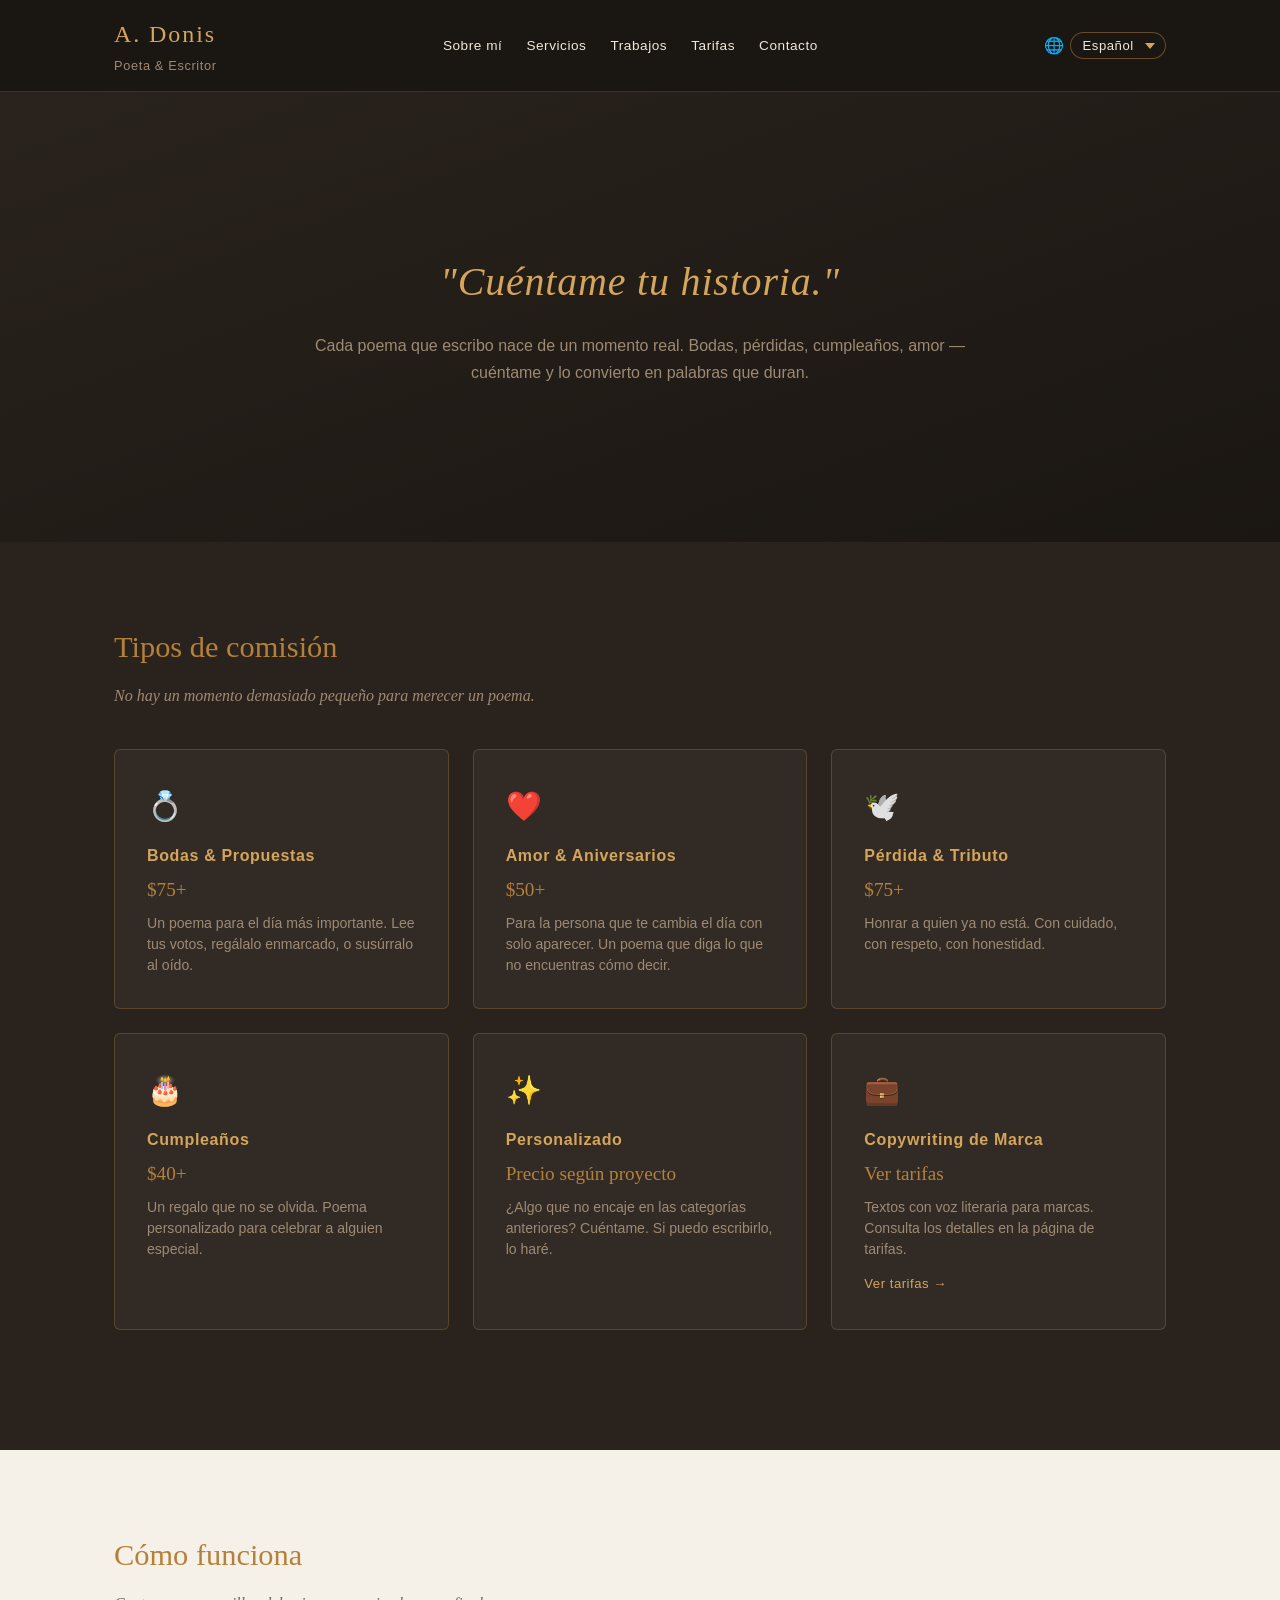
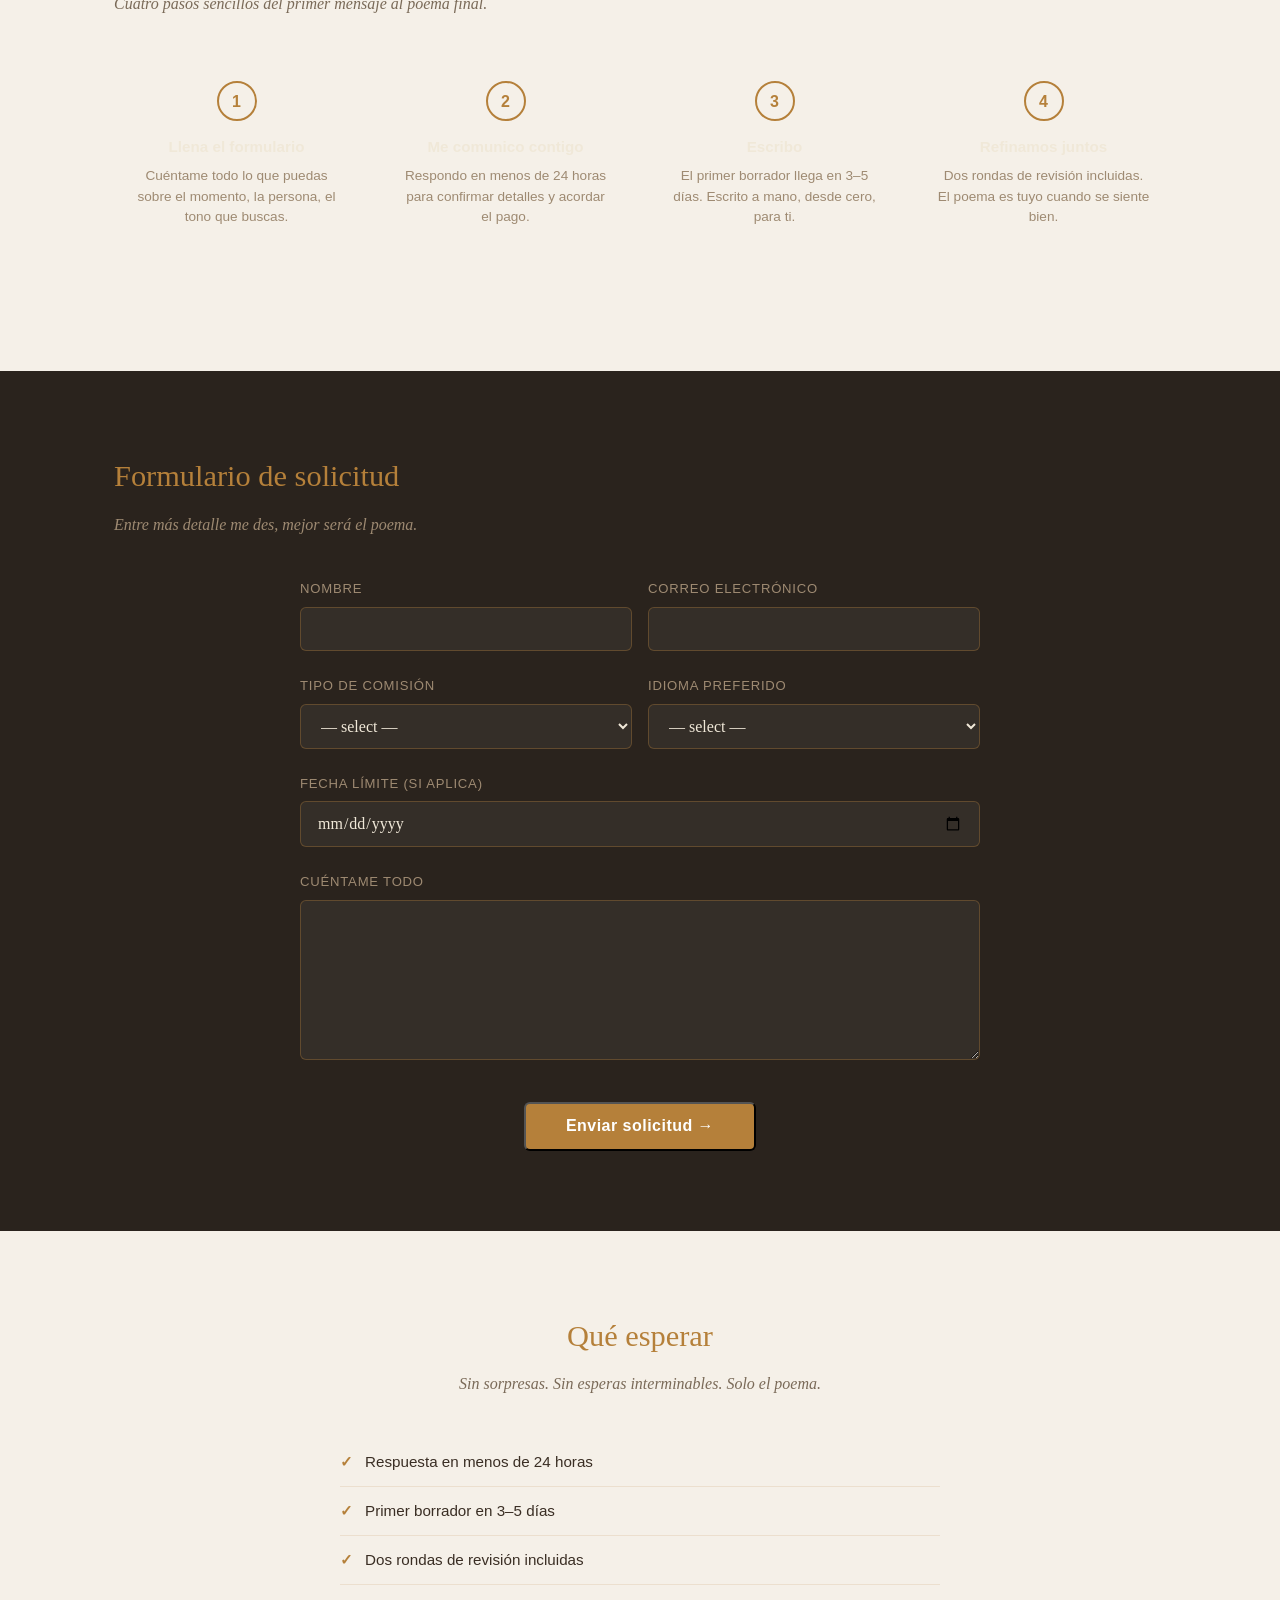
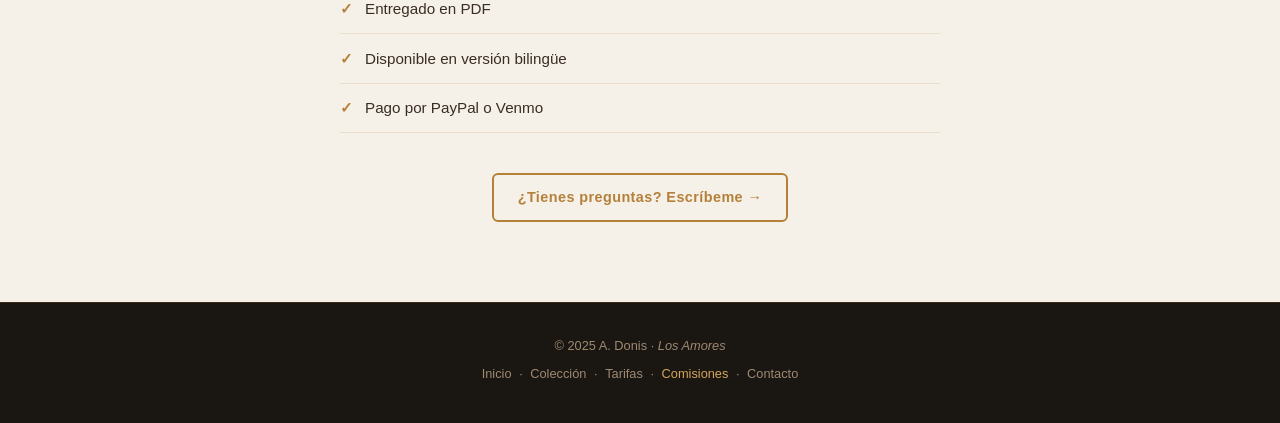
==== portfolio/commissions.html @ e9449bd3 "Add pricing.html and commissions.html; update index.html nav and footer links Co-authored-by: Jorge1" ====
<!DOCTYPE html>
<html lang="es" data-lang="es">
<head>
  <meta charset="UTF-8" />
  <meta name="viewport" content="width=device-width, initial-scale=1.0" />
  <title>Commissions — A. Donis · Poet &amp; Writer</title>
  <link rel="stylesheet" href="style.css" />
  <style>
    /* ── Commissions-page extras ── */
    .commissions-hero {
      min-height: 50vh;
      display: flex;
      align-items: center;
      background: linear-gradient(160deg, var(--color-bg-medium) 0%, var(--color-bg-dark) 100%);
      padding: 5rem var(--gutter);
      text-align: center;
    }
    .commissions-hero-inner {
      max-width: 700px;
      margin: 0 auto;
    }
    .commissions-hero h1 {
      font-size: 2.5rem;
      font-weight: 400;
      font-style: italic;
      color: var(--color-accent-lt);
      margin-bottom: 1rem;
      letter-spacing: 0.02em;
    }
    .commissions-hero p {
      font-family: var(--font-sans);
      font-size: 1rem;
      color: var(--color-text-muted);
      line-height: 1.7;
    }

    /* ── Commission type cards ── */
    .commission-grid {
      display: grid;
      grid-template-columns: repeat(auto-fit, minmax(250px, 1fr));
      gap: 1.5rem;
      margin-bottom: 2.5rem;
    }
    .commission-card {
      background-color: rgba(255, 255, 255, 0.04);
      border: 1px solid rgba(181, 128, 58, 0.3);
      border-radius: var(--radius);
      padding: 2rem;
    }
    .commission-card .commission-icon {
      font-size: 1.8rem;
      margin-bottom: 0.7rem;
    }
    .commission-card h3 {
      font-family: var(--font-sans);
      font-size: 1rem;
      font-weight: 600;
      color: var(--color-accent-lt);
      margin-bottom: 0.4rem;
      letter-spacing: 0.04em;
    }
    .commission-card .commission-price {
      font-size: 1.2rem;
      color: var(--color-accent);
      font-family: var(--font-serif);
      margin-bottom: 0.5rem;
    }
    .commission-card p {
      font-family: var(--font-sans);
      font-size: 0.88rem;
      color: var(--color-text-muted);
      line-height: 1.5;
    }

    /* ── Process steps ── */
    .process-steps {
      display: grid;
      grid-template-columns: repeat(auto-fit, minmax(200px, 1fr));
      gap: 1.5rem;
      margin-bottom: 2.5rem;
    }
    .process-step {
      text-align: center;
      padding: 1.5rem 1rem;
    }
    .step-number {
      display: inline-flex;
      align-items: center;
      justify-content: center;
      width: 2.5rem;
      height: 2.5rem;
      border-radius: 50%;
      border: 2px solid var(--color-accent);
      color: var(--color-accent);
      font-family: var(--font-sans);
      font-size: 1rem;
      font-weight: 600;
      margin-bottom: 0.8rem;
    }
    .process-step h3 {
      font-family: var(--font-sans);
      font-size: 0.95rem;
      font-weight: 600;
      color: var(--color-text-light);
      margin-bottom: 0.4rem;
    }
    .process-step p {
      font-family: var(--font-sans);
      font-size: 0.85rem;
      color: var(--color-text-muted);
      line-height: 1.5;
    }

    /* ── Intake form ── */
    .intake-form {
      max-width: 680px;
      margin: 0 auto;
    }
    .form-group {
      margin-bottom: 1.5rem;
    }
    .form-group label {
      display: block;
      font-family: var(--font-sans);
      font-size: 0.82rem;
      letter-spacing: 0.06em;
      text-transform: uppercase;
      color: var(--color-text-muted);
      margin-bottom: 0.4rem;
    }
    .form-group input,
    .form-group select,
    .form-group textarea {
      width: 100%;
      background-color: rgba(255, 255, 255, 0.05);
      border: 1px solid rgba(181, 128, 58, 0.35);
      border-radius: var(--radius);
      color: var(--color-text-light);
      font-family: var(--font-serif);
      font-size: 1rem;
      padding: 0.75rem 1rem;
      transition: border-color var(--transition);
    }
    .form-group input:focus,
    .form-group select:focus,
    .form-group textarea:focus {
      outline: none;
      border-color: var(--color-accent-lt);
    }
    .form-group select option {
      background-color: var(--color-bg-dark);
      color: var(--color-text-light);
    }
    .form-group textarea {
      resize: vertical;
      min-height: 160px;
      line-height: 1.7;
    }
    .form-row {
      display: grid;
      grid-template-columns: 1fr 1fr;
      gap: 1rem;
    }
    .form-submit {
      text-align: center;
      margin-top: 2rem;
    }
    .form-submit .btn {
      padding: 0.85rem 2.5rem;
      font-size: 1rem;
    }

    /* ── What to expect ── */
    .expect-list {
      list-style: none;
      padding: 0;
      max-width: 600px;
      margin: 0 auto 2.5rem;
    }
    .expect-list li {
      font-family: var(--font-sans);
      font-size: 0.95rem;
      color: #3a2e24;
      padding: 0.7rem 0;
      border-bottom: 1px solid rgba(181, 128, 58, 0.15);
      display: flex;
      align-items: center;
      gap: 0.75rem;
    }
    .expect-list li::before {
      content: "✓";
      color: var(--color-accent);
      font-weight: 700;
      flex-shrink: 0;
    }

    @media (max-width: 700px) {
      .form-row {
        grid-template-columns: 1fr;
      }
    }
  </style>
</head>
<body>

  <!-- ===================== HEADER ===================== -->
  <header>
    <div class="container header-inner">
      <div class="brand">
        <h1><a href="index.html" style="color:inherit;text-decoration:none;">A. Donis</a></h1>
        <p class="subtitle">
          <span class="es-only">Poeta &amp; Escritor</span>
          <span class="en-only">Poet &amp; Writer</span>
        </p>
      </div>
      <nav>
        <a href="index.html#sobre-mi">
          <span class="es-only">Sobre mí</span>
          <span class="en-only">About</span>
        </a>
        <a href="index.html#servicios">
          <span class="es-only">Servicios</span>
          <span class="en-only">Services</span>
        </a>
        <a href="index.html#muestras">
          <span class="es-only">Trabajos</span>
          <span class="en-only">Work</span>
        </a>
        <a href="pricing.html">
          <span class="es-only">Tarifas</span>
          <span class="en-only">Pricing</span>
        </a>
        <a href="index.html#contacto">
          <span class="es-only">Contacto</span>
          <span class="en-only">Contact</span>
        </a>
      </nav>
      <div class="lang-switcher">
        <label for="lang-select" class="lang-label">🌐</label>
        <select id="lang-select" onchange="setLang(this.value)">
          <option value="es">Español</option>
          <option value="en">English</option>
        </select>
      </div>
    </div>
  </header>

  <!-- ===================== HERO ===================== -->
  <div class="commissions-hero">
    <div class="commissions-hero-inner">
      <h1>
        <span class="es-only">"Cuéntame tu historia."</span>
        <span class="en-only">"Tell me your story."</span>
      </h1>
      <p>
        <span class="es-only">Cada poema que escribo nace de un momento real. Bodas, pérdidas, cumpleaños, amor — cuéntame y lo convierto en palabras que duran.</span>
        <span class="en-only">Every poem I write starts with a real moment. Weddings, loss, birthdays, love — tell me yours and I'll turn it into words that last.</span>
      </p>
    </div>
  </div>

  <!-- ===================== COMMISSION TYPES ===================== -->
  <section class="section section-dark">
    <div class="container">
      <h2>
        <span class="es-only">Tipos de comisión</span>
        <span class="en-only">Commission Types</span>
      </h2>
      <p class="section-intro">
        <span class="es-only">No hay un momento demasiado pequeño para merecer un poema.</span>
        <span class="en-only">No moment is too small to deserve a poem.</span>
      </p>

      <div class="commission-grid">

        <div class="commission-card">
          <div class="commission-icon">💍</div>
          <h3>
            <span class="es-only">Bodas &amp; Propuestas</span>
            <span class="en-only">Weddings &amp; Proposals</span>
          </h3>
          <p class="commission-price">$75+</p>
          <p>
            <span class="es-only">Un poema para el día más importante. Lee tus votos, regálalo enmarcado, o susúrralo al oído.</span>
            <span class="en-only">A poem for the most important day. Read your vows, give it framed, or whisper it.</span>
          </p>
        </div>

        <div class="commission-card">
          <div class="commission-icon">❤️</div>
          <h3>
            <span class="es-only">Amor &amp; Aniversarios</span>
            <span class="en-only">Love &amp; Anniversaries</span>
          </h3>
          <p class="commission-price">$50+</p>
          <p>
            <span class="es-only">Para la persona que te cambia el día con solo aparecer. Un poema que diga lo que no encuentras cómo decir.</span>
            <span class="en-only">For the person who changes your day just by showing up. A poem that says what you can't find the words for.</span>
          </p>
        </div>

        <div class="commission-card">
          <div class="commission-icon">🕊️</div>
          <h3>
            <span class="es-only">Pérdida &amp; Tributo</span>
            <span class="en-only">Loss &amp; Tribute</span>
          </h3>
          <p class="commission-price">$75+</p>
          <p>
            <span class="es-only">Honrar a quien ya no está. Con cuidado, con respeto, con honestidad.</span>
            <span class="en-only">Honoring someone no longer here. With care, respect, and honesty.</span>
          </p>
        </div>

        <div class="commission-card">
          <div class="commission-icon">🎂</div>
          <h3>
            <span class="es-only">Cumpleaños</span>
            <span class="en-only">Birthdays</span>
          </h3>
          <p class="commission-price">$40+</p>
          <p>
            <span class="es-only">Un regalo que no se olvida. Poema personalizado para celebrar a alguien especial.</span>
            <span class="en-only">A gift that isn't forgotten. A personalized poem to celebrate someone special.</span>
          </p>
        </div>

        <div class="commission-card">
          <div class="commission-icon">✨</div>
          <h3>
            <span class="es-only">Personalizado</span>
            <span class="en-only">Custom</span>
          </h3>
          <p class="commission-price">
            <span class="es-only">Precio según proyecto</span>
            <span class="en-only">Quote on request</span>
          </p>
          <p>
            <span class="es-only">¿Algo que no encaje en las categorías anteriores? Cuéntame. Si puedo escribirlo, lo haré.</span>
            <span class="en-only">Something that doesn't fit the categories above? Tell me. If I can write it, I will.</span>
          </p>
        </div>

        <div class="commission-card">
          <div class="commission-icon">💼</div>
          <h3>
            <span class="es-only">Copywriting de Marca</span>
            <span class="en-only">Brand Copywriting</span>
          </h3>
          <p class="commission-price">
            <span class="es-only">Ver tarifas</span>
            <span class="en-only">See pricing</span>
          </p>
          <p>
            <span class="es-only">Textos con voz literaria para marcas. Consulta los detalles en la página de tarifas.</span>
            <span class="en-only">Literary-voice copy for brands. See full details on the pricing page.</span>
          </p>
          <a href="pricing.html" style="display:inline-block;margin-top:0.8rem;font-family:var(--font-sans);font-size:0.82rem;color:var(--color-accent-lt);text-decoration:none;letter-spacing:0.04em;">
            <span class="es-only">Ver tarifas →</span>
            <span class="en-only">View pricing →</span>
          </a>
        </div>

      </div>
    </div>
  </section>

  <!-- ===================== PROCESS ===================== -->
  <section class="section section-light">
    <div class="container">
      <h2>
        <span class="es-only">Cómo funciona</span>
        <span class="en-only">How It Works</span>
      </h2>
      <p class="section-intro">
        <span class="es-only">Cuatro pasos sencillos del primer mensaje al poema final.</span>
        <span class="en-only">Four simple steps from first message to finished poem.</span>
      </p>

      <div class="process-steps">

        <div class="process-step">
          <div class="step-number">1</div>
          <h3>
            <span class="es-only">Llena el formulario</span>
            <span class="en-only">Fill the form</span>
          </h3>
          <p>
            <span class="es-only">Cuéntame todo lo que puedas sobre el momento, la persona, el tono que buscas.</span>
            <span class="en-only">Tell me everything you can about the moment, the person, the tone you're looking for.</span>
          </p>
        </div>

        <div class="process-step">
          <div class="step-number">2</div>
          <h3>
            <span class="es-only">Me comunico contigo</span>
            <span class="en-only">I reach out</span>
          </h3>
          <p>
            <span class="es-only">Respondo en menos de 24 horas para confirmar detalles y acordar el pago.</span>
            <span class="en-only">I respond within 24 hours to confirm details and arrange payment.</span>
          </p>
        </div>

        <div class="process-step">
          <div class="step-number">3</div>
          <h3>
            <span class="es-only">Escribo</span>
            <span class="en-only">I write</span>
          </h3>
          <p>
            <span class="es-only">El primer borrador llega en 3–5 días. Escrito a mano, desde cero, para ti.</span>
            <span class="en-only">The first draft arrives in 3–5 days. Written by hand, from scratch, for you.</span>
          </p>
        </div>

        <div class="process-step">
          <div class="step-number">4</div>
          <h3>
            <span class="es-only">Refinamos juntos</span>
            <span class="en-only">We refine</span>
          </h3>
          <p>
            <span class="es-only">Dos rondas de revisión incluidas. El poema es tuyo cuando se siente bien.</span>
            <span class="en-only">Two revision rounds included. The poem is yours when it feels right.</span>
          </p>
        </div>

      </div>
    </div>
  </section>

  <!-- ===================== INTAKE FORM ===================== -->
  <section class="section section-dark">
    <div class="container">
      <h2>
        <span class="es-only">Formulario de solicitud</span>
        <span class="en-only">Commission Request</span>
      </h2>
      <p class="section-intro">
        <span class="es-only">Entre más detalle me des, mejor será el poema.</span>
        <span class="en-only">The more detail you give me, the better the poem.</span>
      </p>

      <form class="intake-form" action="mailto:av.donis@gmail.com" method="post" enctype="text/plain">

        <div class="form-row">
          <div class="form-group">
            <label for="name">
              <span class="es-only">Nombre</span>
              <span class="en-only">Name</span>
            </label>
            <input type="text" id="name" name="name" required />
          </div>
          <div class="form-group">
            <label for="email">
              <span class="es-only">Correo electrónico</span>
              <span class="en-only">Email</span>
            </label>
            <input type="email" id="email" name="email" required />
          </div>
        </div>

        <div class="form-row">
          <div class="form-group">
            <label for="commission-type">
              <span class="es-only">Tipo de comisión</span>
              <span class="en-only">Type of commission</span>
            </label>
            <select id="commission-type" name="commission-type" required>
              <option value="" disabled selected>
                — select —
              </option>
              <option value="wedding-proposal">
                Weddings / Proposals ($75+)
              </option>
              <option value="love-anniversary">
                Love / Anniversaries ($50+)
              </option>
              <option value="loss-tribute">
                Loss / Tribute ($75+)
              </option>
              <option value="birthday">
                Birthdays ($40+)
              </option>
              <option value="custom">
                Custom (quote on request)
              </option>
              <option value="brand-copy">
                Brand Copywriting (see pricing)
              </option>
            </select>
          </div>
          <div class="form-group">
            <label for="language">
              <span class="es-only">Idioma preferido</span>
              <span class="en-only">Language preference</span>
            </label>
            <select id="language" name="language" required>
              <option value="" disabled selected>
                — select —
              </option>
              <option value="english">English</option>
              <option value="spanish">Español / Spanish</option>
              <option value="bilingual">Bilingüe / Bilingual</option>
            </select>
          </div>
        </div>

        <div class="form-group">
          <label for="deadline">
            <span class="es-only">Fecha límite (si aplica)</span>
            <span class="en-only">Deadline (if applicable)</span>
          </label>
          <input type="date" id="deadline" name="deadline" />
        </div>

        <div class="form-group">
          <label for="story">
            <span class="es-only">Cuéntame todo</span>
            <span class="en-only">Tell me everything</span>
          </label>
          <textarea id="story" name="story" required></textarea>
        </div>

        <div class="form-submit">
          <button type="submit" class="btn">
            <span class="es-only">Enviar solicitud →</span>
            <span class="en-only">Send my request →</span>
          </button>
        </div>

      </form>
    </div>
  </section>

  <!-- ===================== WHAT TO EXPECT ===================== -->
  <section class="section section-light">
    <div class="container" style="text-align:center;">
      <h2>
        <span class="es-only">Qué esperar</span>
        <span class="en-only">What to expect</span>
      </h2>
      <p class="section-intro">
        <span class="es-only">Sin sorpresas. Sin esperas interminables. Solo el poema.</span>
        <span class="en-only">No surprises. No endless waiting. Just the poem.</span>
      </p>

      <ul class="expect-list">
        <li>
          <span class="es-only">Respuesta en menos de 24 horas</span>
          <span class="en-only">Response within 24 hours</span>
        </li>
        <li>
          <span class="es-only">Primer borrador en 3–5 días</span>
          <span class="en-only">First draft in 3–5 days</span>
        </li>
        <li>
          <span class="es-only">Dos rondas de revisión incluidas</span>
          <span class="en-only">Two revision rounds included</span>
        </li>
        <li>
          <span class="es-only">Entregado en PDF</span>
          <span class="en-only">Delivered as PDF</span>
        </li>
        <li>
          <span class="es-only">Disponible en versión bilingüe</span>
          <span class="en-only">Bilingual version available</span>
        </li>
        <li>
          <span class="es-only">Pago por PayPal o Venmo</span>
          <span class="en-only">Payment via PayPal or Venmo</span>
        </li>
      </ul>

      <a href="index.html#contacto" class="btn btn-outline"
        style="border-color:var(--color-accent);color:var(--color-accent);">
        <span class="es-only">¿Tienes preguntas? Escríbeme →</span>
        <span class="en-only">Have questions? Write to me →</span>
      </a>
    </div>
  </section>

  <!-- ===================== FOOTER ===================== -->
  <footer>
    <div class="container footer-inner">
      <p>© 2025 A. Donis · <em>Los Amores</em></p>
      <p class="footer-links">
        <a href="index.html">
          <span class="es-only">Inicio</span>
          <span class="en-only">Home</span>
        </a> ·
        <a href="index.html#poemas">
          <span class="es-only">Colección</span>
          <span class="en-only">Collection</span>
        </a> ·
        <a href="pricing.html">
          <span class="es-only">Tarifas</span>
          <span class="en-only">Pricing</span>
        </a> ·
        <a href="commissions.html" style="color:var(--color-accent-lt);">
          <span class="es-only">Comisiones</span>
          <span class="en-only">Commissions</span>
        </a> ·
        <a href="index.html#contacto">
          <span class="es-only">Contacto</span>
          <span class="en-only">Contact</span>
        </a>
      </p>
    </div>
  </footer>

  <!-- ===================== LANGUAGE SCRIPT ===================== -->
  <script>
    function setLang(lang) {
      document.documentElement.setAttribute('data-lang', lang);
      document.documentElement.lang = lang;
      document.getElementById('lang-select').value = lang;
      localStorage.setItem('adonis-lang', lang);
    }
    (function () {
      const saved = localStorage.getItem('adonis-lang');
      if (saved === 'en' || saved === 'es') setLang(saved);
    })();
  </script>

</body>
</html>
---- portfolio/style.css ----
/* ============================================================
   A. Donis — Portfolio Stylesheet
   Encoding: UTF-8
   ============================================================ */

/* ── Reset & Base ── */
*, *::before, *::after {
  box-sizing: border-box;
  margin: 0;
  padding: 0;
}

:root {
  --color-bg-dark:    #1a1612;
  --color-bg-medium:  #2a231d;
  --color-bg-light:   #f5f0e8;
  --color-bg-warm:    #ede5d8;
  --color-accent:     #b5803a;
  --color-accent-lt:  #d4a55a;
  --color-text-dark:  #1a1612;
  --color-text-light: #f0e8d8;
  --color-text-muted: #9e8a72;
  --font-serif:       Georgia, 'Times New Roman', serif;
  --font-sans:        'Helvetica Neue', Arial, sans-serif;
  --max-width:        1100px;
  --gutter:           1.5rem;
  --radius:           6px;
  --transition:       0.25s ease;
}

html {
  scroll-behavior: smooth;
}

body {
  font-family: var(--font-serif);
  background-color: var(--color-bg-dark);
  color: var(--color-text-light);
  line-height: 1.7;
  font-size: 1.05rem;
}

/* ── Utility ── */
.container {
  max-width: var(--max-width);
  margin: 0 auto;
  padding: 0 var(--gutter);
}

/* ── Buttons ── */
.btn {
  display: inline-block;
  padding: 0.65rem 1.5rem;
  border-radius: var(--radius);
  background-color: var(--color-accent);
  color: #fff;
  text-decoration: none;
  font-family: var(--font-sans);
  font-size: 0.9rem;
  font-weight: 600;
  letter-spacing: 0.03em;
  transition: background-color var(--transition);
}
.btn:hover {
  background-color: var(--color-accent-lt);
}

.btn-outline {
  background-color: transparent;
  border: 2px solid var(--color-accent);
  color: var(--color-accent-lt);
}
.btn-outline:hover {
  background-color: var(--color-accent);
  color: #fff;
}

/* ── Header ── */
header {
  position: sticky;
  top: 0;
  z-index: 100;
  background-color: var(--color-bg-dark);
  border-bottom: 1px solid rgba(181, 128, 58, 0.25);
}

.header-inner {
  display: flex;
  align-items: center;
  justify-content: space-between;
  padding-top: 0.9rem;
  padding-bottom: 0.9rem;
  flex-wrap: wrap;
  gap: 0.5rem;
}

.brand h1 {
  font-size: 1.5rem;
  font-weight: 400;
  letter-spacing: 0.08em;
  color: var(--color-accent-lt);
}

.brand .subtitle {
  font-size: 0.8rem;
  color: var(--color-text-muted);
  font-family: var(--font-sans);
  letter-spacing: 0.05em;
}

nav {
  display: flex;
  gap: 1.5rem;
  flex-wrap: wrap;
}

nav a {
  color: var(--color-text-light);
  text-decoration: none;
  font-family: var(--font-sans);
  font-size: 0.85rem;
  letter-spacing: 0.04em;
  transition: color var(--transition);
}
nav a:hover {
  color: var(--color-accent-lt);
}

/* ── Hero ── */
.hero {
  min-height: 70vh;
  display: flex;
  align-items: center;
  background: linear-gradient(160deg, var(--color-bg-medium) 0%, var(--color-bg-dark) 100%);
  padding: 5rem var(--gutter);
}

.hero-inner {
  text-align: center;
  max-width: 700px;
  margin: 0 auto;
}

.hero-quote {
  font-size: 1.5rem;
  font-style: italic;
  color: var(--color-text-light);
  border: none;
  line-height: 2;
  margin-bottom: 1rem;
}

.hero-attribution {
  color: var(--color-text-muted);
  font-size: 0.9rem;
  margin-bottom: 1rem;
  font-style: normal;
}

.hero-tagline {
  font-family: var(--font-sans);
  font-size: 0.85rem;
  color: var(--color-text-muted);
  margin-bottom: 2rem;
  letter-spacing: 0.02em;
}

/* ── Sections ── */
.section {
  padding: 5rem var(--gutter);
}

.section-light {
  background-color: var(--color-bg-light);
  color: var(--color-text-dark);
}

.section-dark {
  background-color: var(--color-bg-medium);
  color: var(--color-text-light);
}

.section h2 {
  font-size: 1.9rem;
  font-weight: 400;
  margin-bottom: 0.5rem;
  color: var(--color-accent);
}

.section-light h2 {
  color: var(--color-accent);
}

.section-intro {
  margin-bottom: 2.5rem;
  color: var(--color-text-muted);
  font-style: italic;
  font-size: 1rem;
}

.section-light .section-intro {
  color: #7a6a58;
}

/* ── Sobre mí / Bio ── */
.two-col {
  display: grid;
  grid-template-columns: 1fr auto;
  gap: 3rem;
  align-items: start;
}

.bio-text p {
  margin-bottom: 1rem;
  color: #3a2e24;
}

.bio-text h2 {
  margin-bottom: 1.5rem;
}

.bio-accent {
  display: flex;
  flex-direction: column;
  gap: 1rem;
}

.accent-card {
  display: flex;
  flex-direction: column;
  align-items: center;
  background-color: var(--color-bg-warm);
  border: 1px solid var(--color-accent);
  border-radius: var(--radius);
  padding: 1rem 1.5rem;
  text-align: center;
  min-width: 90px;
}

.accent-number {
  font-size: 2rem;
  color: var(--color-accent);
  line-height: 1;
}

.accent-label {
  font-family: var(--font-sans);
  font-size: 0.75rem;
  letter-spacing: 0.06em;
  color: var(--color-text-muted);
  margin-top: 0.3rem;
  text-transform: uppercase;
}

/* ── Poems ── */
.poems-grid {
  display: grid;
  grid-template-columns: repeat(auto-fit, minmax(280px, 1fr));
  gap: 2rem;
  margin-bottom: 2.5rem;
}

.poem-card {
  background-color: rgba(255, 255, 255, 0.04);
  border: 1px solid rgba(181, 128, 58, 0.3);
  border-radius: var(--radius);
  padding: 2rem;
  position: relative;
}

.poem-card h3 {
  font-size: 0.85rem;
  font-weight: 400;
  color: var(--color-accent-lt);
  letter-spacing: 0.05em;
  margin-bottom: 1.2rem;
  font-family: var(--font-sans);
  text-transform: uppercase;
}

.poem-body {
  font-style: italic;
  line-height: 1.9;
}

.poem-body p {
  margin-bottom: 0.8rem;
}

.poem-ellipsis {
  color: var(--color-text-muted);
  font-style: normal;
  text-align: center;
}

.poem-punchline {
  color: var(--color-accent-lt);
  margin-top: 1rem;
}

.poem-lang {
  display: inline-block;
  margin-top: 1.2rem;
  font-family: var(--font-sans);
  font-size: 0.7rem;
  letter-spacing: 0.1em;
  text-transform: uppercase;
  color: var(--color-text-muted);
  border: 1px solid rgba(181, 128, 58, 0.3);
  border-radius: 20px;
  padding: 0.2rem 0.7rem;
}

.poems-cta {
  text-align: center;
}

/* ── Services ── */
.services-grid {
  display: grid;
  grid-template-columns: repeat(auto-fit, minmax(260px, 1fr));
  gap: 1.5rem;
  margin-bottom: 2.5rem;
}

.service-card {
  background-color: var(--color-bg-warm);
  border-radius: var(--radius);
  padding: 2rem;
  border: 1px solid rgba(181, 128, 58, 0.2);
}

.service-icon {
  font-size: 2rem;
  margin-bottom: 0.8rem;
}

.service-card h3 {
  font-size: 1.1rem;
  font-weight: 600;
  color: var(--color-accent);
  margin-bottom: 0.7rem;
  font-family: var(--font-sans);
}

.service-card p {
  color: #3a2e24;
  font-size: 0.95rem;
  margin-bottom: 0.5rem;
}

.services-cta {
  text-align: center;
}

/* ── Copywriting Samples ── */
.copy-grid {
  display: grid;
  grid-template-columns: repeat(auto-fit, minmax(240px, 1fr));
  gap: 1.5rem;
  margin-bottom: 2.5rem;
}

.copy-card {
  background-color: rgba(255, 255, 255, 0.04);
  border: 1px solid rgba(181, 128, 58, 0.3);
  border-radius: var(--radius);
  padding: 2rem;
  margin: 0;
}

.copy-line {
  font-style: italic;
  font-size: 1.15rem;
  color: var(--color-text-light);
  line-height: 1.6;
  margin-bottom: 1rem;
}

.copy-context {
  font-family: var(--font-sans);
  font-size: 0.72rem;
  letter-spacing: 0.08em;
  text-transform: uppercase;
  color: var(--color-text-muted);
}

.copy-cta {
  text-align: center;
}

/* ── Contact ── */
.contact-inner {
  text-align: center;
}

.contact-box {
  display: inline-flex;
  flex-direction: column;
  gap: 0.7rem;
  background-color: rgba(255, 255, 255, 0.05);
  border: 1px solid rgba(181, 128, 58, 0.3);
  border-radius: var(--radius);
  padding: 2rem 3rem;
  margin: 2rem auto;
  font-family: var(--font-sans);
}

.contact-box p {
  font-size: 1rem;
  color: var(--color-text-light);
}

.contact-box a {
  color: inherit;
  text-decoration: none;
}
.contact-box a:hover {
  color: var(--color-accent-lt);
}

.contact-soon {
  color: var(--color-text-muted);
  font-style: italic;
}

.contact-note {
  font-size: 0.9rem;
  color: var(--color-text-muted);
}

.contact-note a {
  color: var(--color-accent-lt);
  text-decoration: none;
}
.contact-note a:hover {
  text-decoration: underline;
}

/* ── Footer ── */
footer {
  background-color: var(--color-bg-dark);
  border-top: 1px solid rgba(181, 128, 58, 0.2);
  padding: 2rem var(--gutter);
  text-align: center;
}

.footer-inner p {
  color: var(--color-text-muted);
  font-family: var(--font-sans);
  font-size: 0.8rem;
  margin-bottom: 0.4rem;
}

.footer-links a {
  color: var(--color-text-muted);
  text-decoration: none;
  font-size: 0.8rem;
  margin: 0 0.25rem;
  transition: color var(--transition);
}
.footer-links a:hover {
  color: var(--color-accent-lt);
}

/* ── Language Visibility ── */
html[data-lang="en"] .es-only { display: none; }
html[data-lang="es"] .en-only { display: none; }

/* ── Language Switcher Dropdown ── */
.lang-switcher {
  display: flex;
  align-items: center;
  gap: 0.4rem;
}

.lang-label {
  font-size: 1rem;
  line-height: 1;
  cursor: default;
  user-select: none;
}

#lang-select {
  appearance: none;
  -webkit-appearance: none;
  background-color: transparent;
  border: 1px solid rgba(181, 128, 58, 0.5);
  color: var(--color-text-light);
  font-family: var(--font-sans);
  font-size: 0.82rem;
  letter-spacing: 0.04em;
  padding: 0.3rem 1.9rem 0.3rem 0.7rem;
  border-radius: 20px;
  cursor: pointer;
  background-image: url("data:image/svg+xml,%3Csvg xmlns='http://www.w3.org/2000/svg' width='10' height='6'%3E%3Cpath d='M0 0l5 6 5-6z' fill='%23d4a55a'/%3E%3C/svg%3E");
  background-repeat: no-repeat;
  background-position: right 0.6rem center;
  transition: border-color var(--transition);
}

#lang-select:hover,
#lang-select:focus {
  border-color: var(--color-accent-lt);
  outline: none;
}

#lang-select option {
  background-color: var(--color-bg-dark);
  color: var(--color-text-light);
}

/* ── Responsive ── */
@media (max-width: 700px) {
  .two-col {
    grid-template-columns: 1fr;
  }

  .bio-accent {
    flex-direction: row;
    justify-content: center;
  }

  .hero-quote {
    font-size: 1.2rem;
  }

  .header-inner {
    flex-direction: column;
    align-items: flex-start;
  }
}
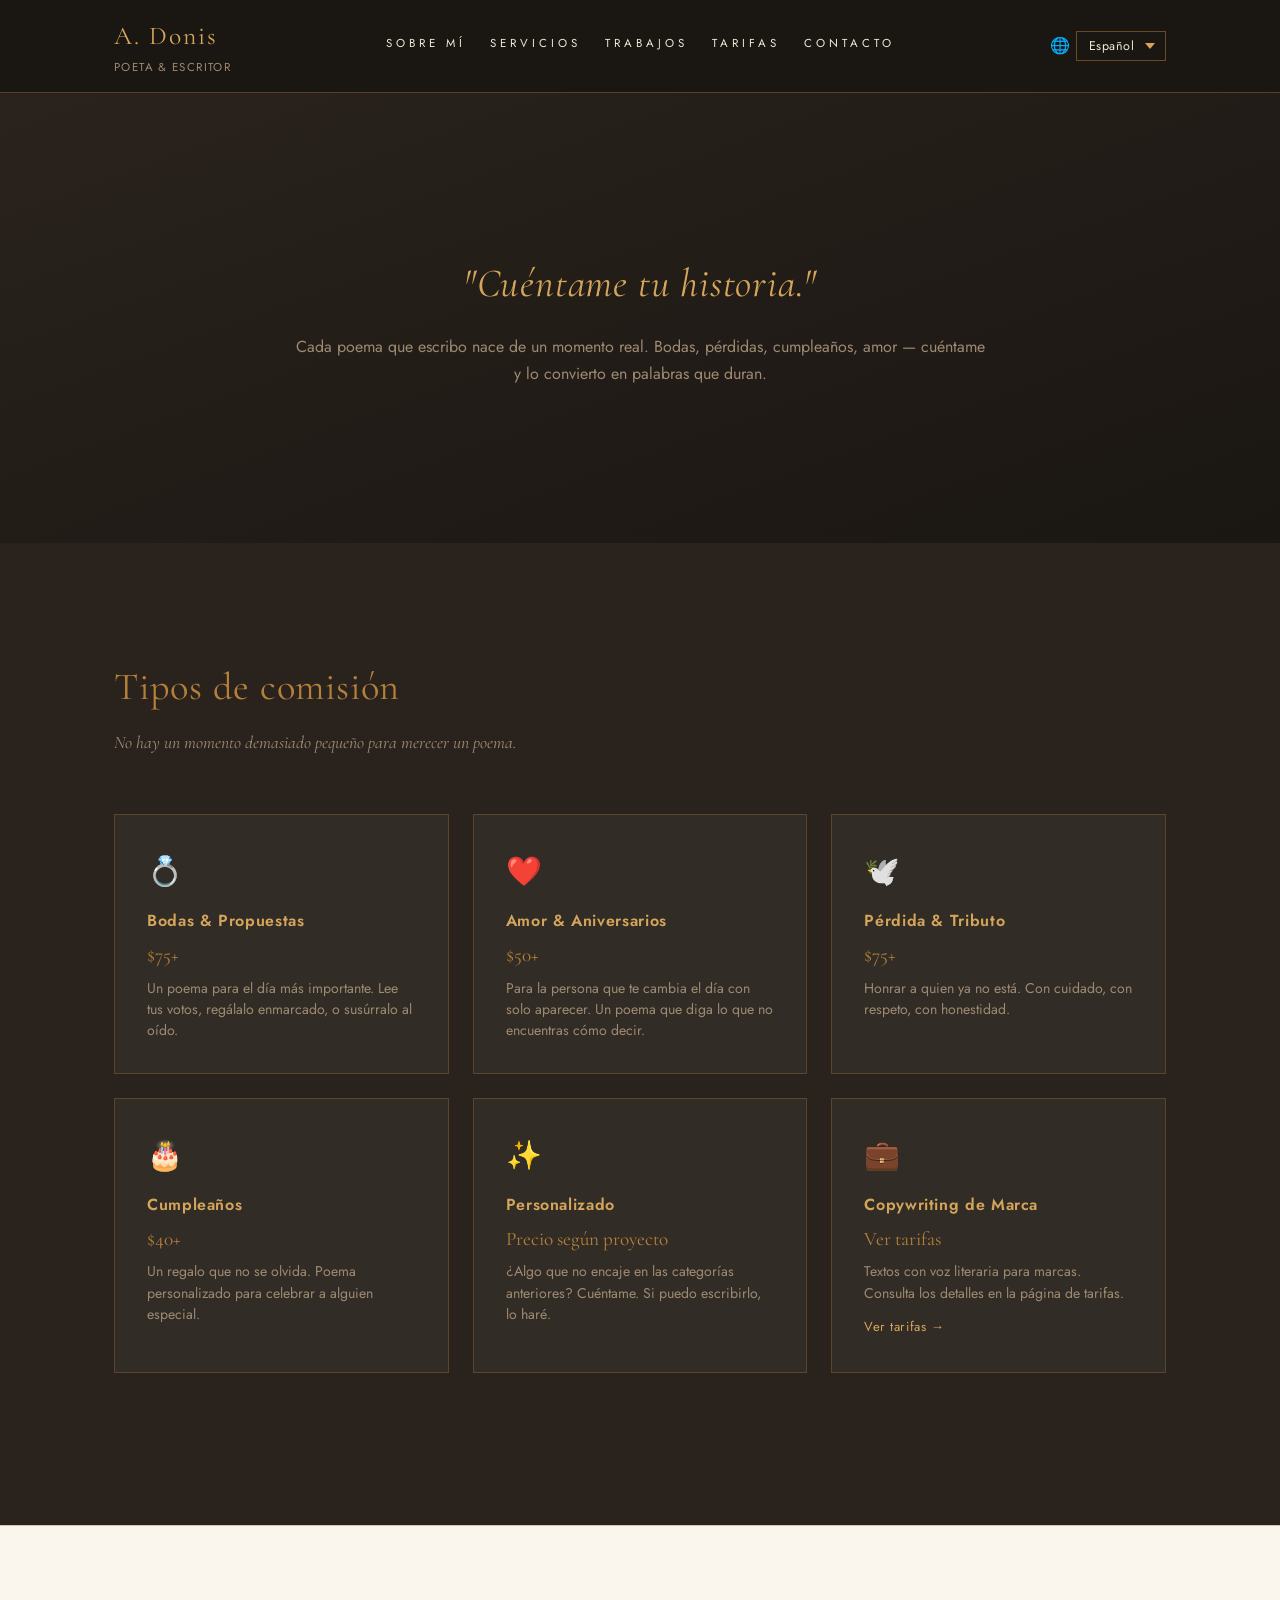
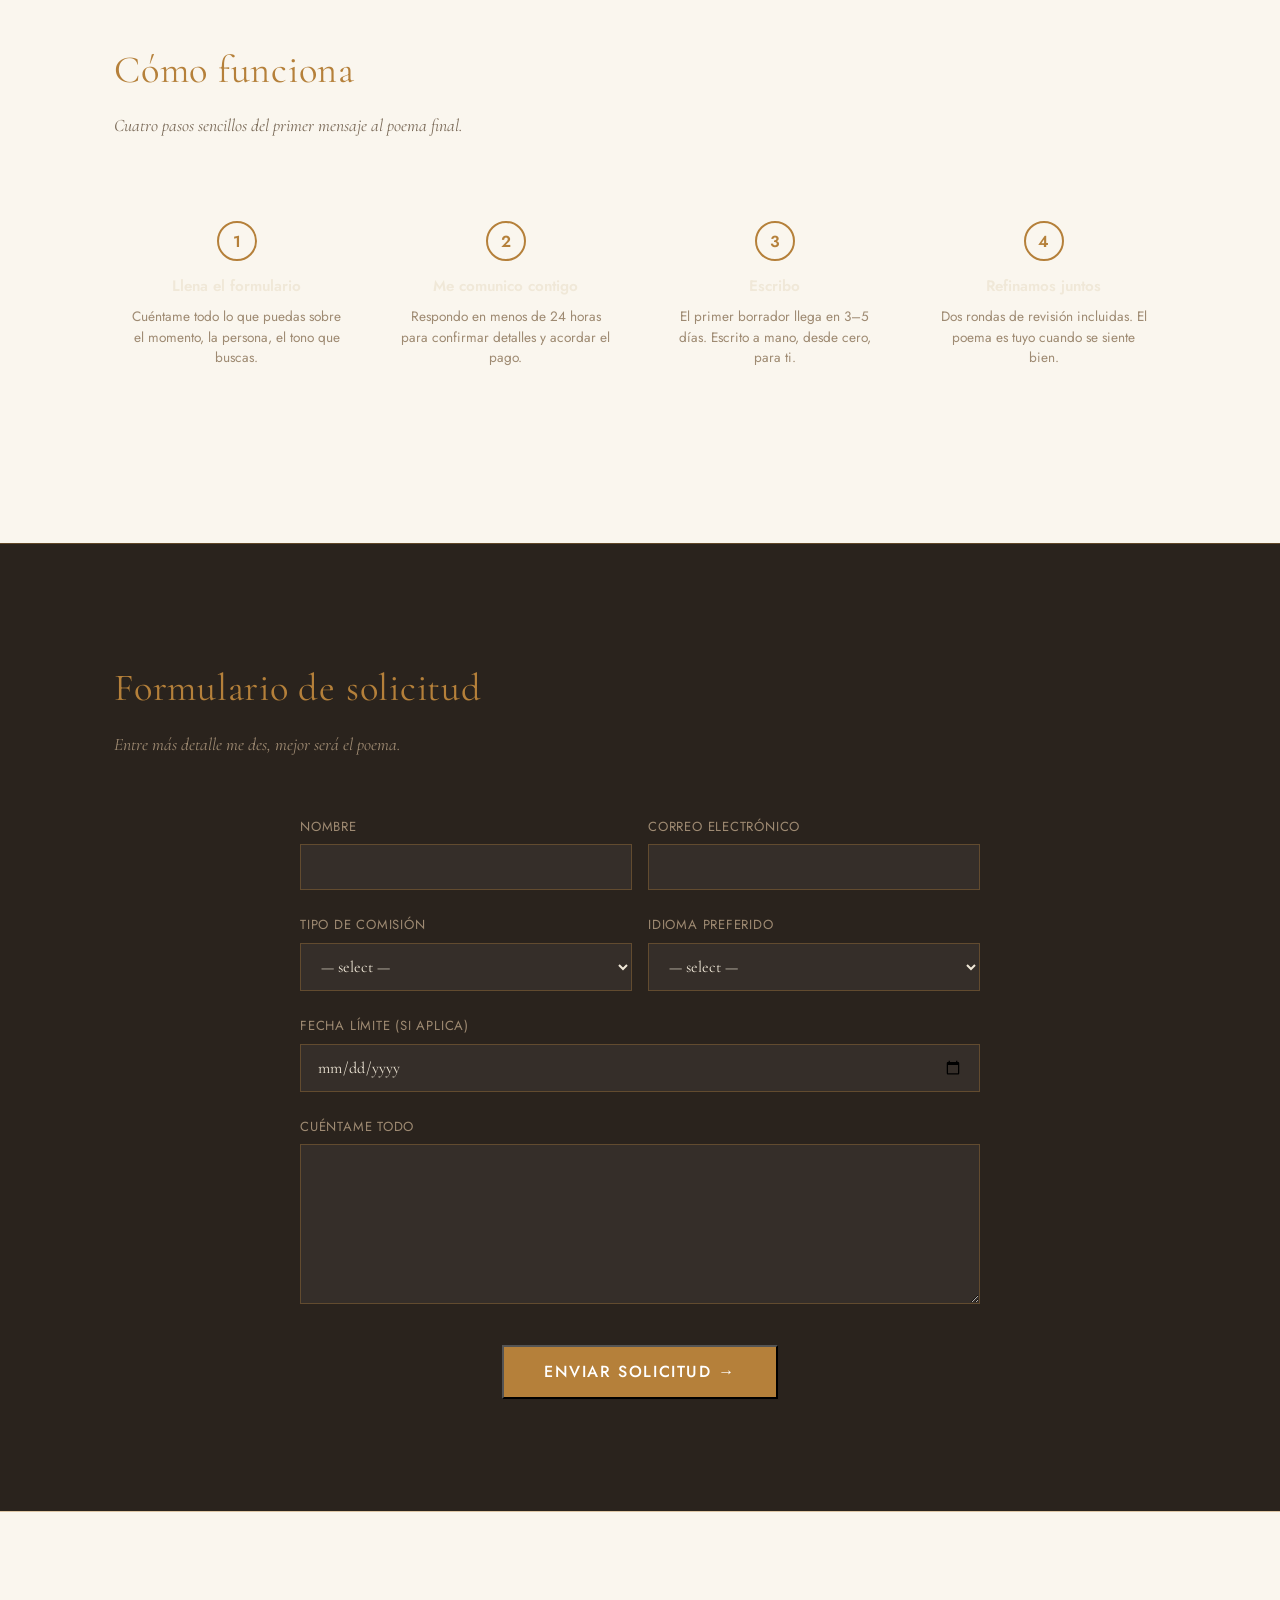
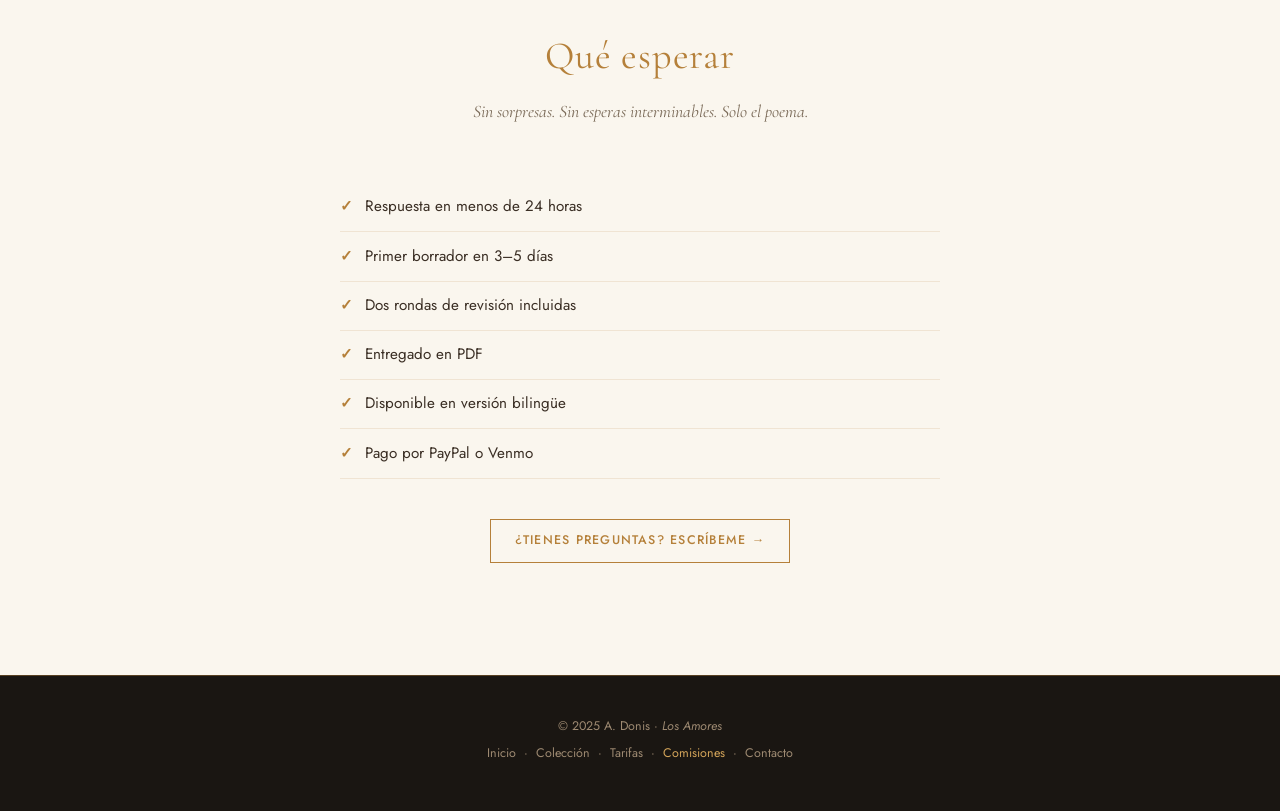
==== commit 04fe19b1: "Add responsive hamburger menu for mobile screens under 768px Co-authored-by: Jorge11-7 <266857143+Jo" ====
--- a/portfolio/commissions.html
+++ b/portfolio/commissions.html
@@ -213,6 +213,7 @@
           <span class="en-only">Poet &amp; Writer</span>
         </p>
       </div>
+      <button class="hamburger" aria-label="Menu" aria-expanded="false" onclick="toggleMenu()">☰</button>
       <nav>
         <a href="index.html#sobre-mi">
           <span class="es-only">Sobre mí</span>
@@ -613,6 +614,22 @@
 
   <!-- ===================== LANGUAGE SCRIPT ===================== -->
   <script>
+    function toggleMenu() {
+      var nav = document.querySelector('nav');
+      var btn = document.querySelector('.hamburger');
+      nav.classList.toggle('open');
+      btn.setAttribute('aria-expanded', nav.classList.contains('open'));
+      btn.textContent = nav.classList.contains('open') ? '\u2715' : '\u2630';
+    }
+    document.addEventListener('click', function (e) {
+      if (e.target.closest('nav a')) {
+        var nav = document.querySelector('nav');
+        var btn = document.querySelector('.hamburger');
+        nav.classList.remove('open');
+        btn.setAttribute('aria-expanded', 'false');
+        btn.textContent = '\u2630';
+      }
+    });
     function setLang(lang) {
       document.documentElement.setAttribute('data-lang', lang);
       document.documentElement.lang = lang;
--- a/portfolio/style.css
+++ b/portfolio/style.css
@@ -2,6 +2,8 @@
    A. Donis — Portfolio Stylesheet
    Encoding: UTF-8
    ============================================================ */
+
+@import url('https://fonts.googleapis.com/css2?family=Cormorant+Garamond:ital,wght@0,300;0,400;0,500;0,600;1,300;1,400;1,500&family=Jost:wght@300;400;500;600&display=swap');
 
 /* ── Reset & Base ── */
 *, *::before, *::after {
@@ -15,16 +17,17 @@
   --color-bg-medium:  #2a231d;
   --color-bg-light:   #f5f0e8;
   --color-bg-warm:    #ede5d8;
+  --paper:            #FAF6EE;
   --color-accent:     #b5803a;
   --color-accent-lt:  #d4a55a;
   --color-text-dark:  #1a1612;
   --color-text-light: #f0e8d8;
   --color-text-muted: #9e8a72;
-  --font-serif:       Georgia, 'Times New Roman', serif;
-  --font-sans:        'Helvetica Neue', Arial, sans-serif;
+  --font-serif:       'Cormorant Garamond', Georgia, 'Times New Roman', serif;
+  --font-sans:        'Jost', 'Helvetica Neue', Arial, sans-serif;
   --max-width:        1100px;
   --gutter:           1.5rem;
-  --radius:           6px;
+  --radius:           0;
   --transition:       0.25s ease;
 }
 
@@ -33,11 +36,15 @@
 }
 
 body {
-  font-family: var(--font-serif);
+  font-family: var(--font-sans);
   background-color: var(--color-bg-dark);
   color: var(--color-text-light);
   line-height: 1.7;
   font-size: 1.05rem;
+}
+
+h1, h2, h3, h4, h5, h6 {
+  font-family: var(--font-serif);
 }
 
 /* ── Utility ── */
@@ -51,14 +58,14 @@
 .btn {
   display: inline-block;
   padding: 0.65rem 1.5rem;
-  border-radius: var(--radius);
   background-color: var(--color-accent);
   color: #fff;
   text-decoration: none;
   font-family: var(--font-sans);
-  font-size: 0.9rem;
-  font-weight: 600;
-  letter-spacing: 0.03em;
+  font-size: 0.78rem;
+  font-weight: 500;
+  letter-spacing: 0.1em;
+  text-transform: uppercase;
   transition: background-color var(--transition);
 }
 .btn:hover {
@@ -67,7 +74,7 @@
 
 .btn-outline {
   background-color: transparent;
-  border: 2px solid var(--color-accent);
+  border: 1px solid var(--color-accent);
   color: var(--color-accent-lt);
 }
 .btn-outline:hover {
@@ -81,7 +88,7 @@
   top: 0;
   z-index: 100;
   background-color: var(--color-bg-dark);
-  border-bottom: 1px solid rgba(181, 128, 58, 0.25);
+  border-bottom: 0.5px solid rgba(181, 128, 58, 0.4);
 }
 
 .header-inner {
@@ -95,17 +102,18 @@
 }
 
 .brand h1 {
-  font-size: 1.5rem;
+  font-size: 1.6rem;
   font-weight: 400;
   letter-spacing: 0.08em;
   color: var(--color-accent-lt);
 }
 
 .brand .subtitle {
-  font-size: 0.8rem;
-  color: var(--color-text-muted);
-  font-family: var(--font-sans);
-  letter-spacing: 0.05em;
+  font-size: 0.72rem;
+  color: var(--color-text-muted);
+  font-family: var(--font-sans);
+  letter-spacing: 0.12em;
+  text-transform: uppercase;
 }
 
 nav {
@@ -115,15 +123,34 @@
 }
 
 nav a {
+  position: relative;
   color: var(--color-text-light);
   text-decoration: none;
   font-family: var(--font-sans);
-  font-size: 0.85rem;
-  letter-spacing: 0.04em;
+  font-size: 0.72rem;
+  letter-spacing: 4px;
+  text-transform: uppercase;
   transition: color var(--transition);
-}
+  padding-bottom: 4px;
+}
+
+nav a::after {
+  content: '';
+  position: absolute;
+  bottom: 0;
+  left: 0;
+  width: 0;
+  height: 0.5px;
+  background-color: var(--color-accent);
+  transition: width 0.35s ease;
+}
+
 nav a:hover {
   color: var(--color-accent-lt);
+}
+
+nav a:hover::after {
+  width: 100%;
 }
 
 /* ── Hero ── */
@@ -132,46 +159,109 @@
   display: flex;
   align-items: center;
   background: linear-gradient(160deg, var(--color-bg-medium) 0%, var(--color-bg-dark) 100%);
-  padding: 5rem var(--gutter);
+  padding: 7rem var(--gutter);
+  position: relative;
+  overflow: hidden;
+}
+
+.hero::before {
+  content: '';
+  position: absolute;
+  inset: 0;
+  background-image: url("data:image/svg+xml,%3Csvg xmlns='http://www.w3.org/2000/svg' width='300' height='300'%3E%3Cfilter id='n' x='0' y='0'%3E%3CfeTurbulence type='fractalNoise' baseFrequency='0.75' numOctaves='4' stitchTiles='stitch'/%3E%3C/filter%3E%3Crect width='300' height='300' filter='url(%23n)' opacity='1'/%3E%3C/svg%3E");
+  opacity: 0.035;
+  pointer-events: none;
+  z-index: 0;
+}
+
+.hero-bg-name {
+  position: absolute;
+  left: -1vw;
+  top: 50%;
+  transform: translateY(-50%);
+  font-family: var(--font-serif);
+  font-size: 18vw;
+  font-weight: 300;
+  color: rgba(181, 128, 58, 0.07);
+  white-space: nowrap;
+  pointer-events: none;
+  line-height: 0.85;
+  z-index: 0;
+  user-select: none;
+  letter-spacing: -0.01em;
 }
 
 .hero-inner {
-  text-align: center;
-  max-width: 700px;
-  margin: 0 auto;
+  position: relative;
+  z-index: 1;
+  width: 100%;
+}
+
+.hero-content {
+  max-width: 560px;
+  margin-left: auto;
+  margin-right: 0;
 }
 
 .hero-quote {
-  font-size: 1.5rem;
+  font-family: var(--font-serif);
+  font-size: 1.7rem;
   font-style: italic;
   color: var(--color-text-light);
   border: none;
-  line-height: 2;
-  margin-bottom: 1rem;
+  line-height: 1.85;
+  margin-bottom: 1.2rem;
+}
+
+/* ── Word-by-word animation ── */
+@keyframes word-fade-in {
+  from {
+    opacity: 0;
+    transform: translateY(6px);
+  }
+  to {
+    opacity: 1;
+    transform: translateY(0);
+  }
+}
+
+.hero-quote .word {
+  display: inline-block;
+  opacity: 0;
+  animation: word-fade-in 0.5s ease forwards;
+  animation-delay: calc(var(--i) * 0.15s);
+}
+
+@media (prefers-reduced-motion: reduce) {
+  .hero-quote .word {
+    opacity: 1;
+    animation: none;
+  }
 }
 
 .hero-attribution {
   color: var(--color-text-muted);
-  font-size: 0.9rem;
-  margin-bottom: 1rem;
-  font-style: normal;
+  font-family: var(--font-sans);
+  font-size: 0.82rem;
+  margin-bottom: 1.2rem;
+  letter-spacing: 0.06em;
 }
 
 .hero-tagline {
   font-family: var(--font-sans);
-  font-size: 0.85rem;
-  color: var(--color-text-muted);
-  margin-bottom: 2rem;
+  font-size: 0.88rem;
+  color: var(--color-text-muted);
+  margin-bottom: 2.5rem;
   letter-spacing: 0.02em;
 }
 
 /* ── Sections ── */
 .section {
-  padding: 5rem var(--gutter);
+  padding: 7rem var(--gutter);
 }
 
 .section-light {
-  background-color: var(--color-bg-light);
+  background-color: var(--paper);
   color: var(--color-text-dark);
 }
 
@@ -180,11 +270,18 @@
   color: var(--color-text-light);
 }
 
+/* ── Section dividers ── */
+.hero + .section,
+.section + .section {
+  border-top: 0.5px solid rgba(181, 128, 58, 0.4);
+}
+
 .section h2 {
-  font-size: 1.9rem;
+  font-size: 2.4rem;
   font-weight: 400;
   margin-bottom: 0.5rem;
   color: var(--color-accent);
+  letter-spacing: 0.02em;
 }
 
 .section-light h2 {
@@ -192,10 +289,11 @@
 }
 
 .section-intro {
-  margin-bottom: 2.5rem;
-  color: var(--color-text-muted);
+  margin-bottom: 3.5rem;
+  color: var(--color-text-muted);
+  font-family: var(--font-serif);
   font-style: italic;
-  font-size: 1rem;
+  font-size: 1.1rem;
 }
 
 .section-light .section-intro {
@@ -231,22 +329,23 @@
   align-items: center;
   background-color: var(--color-bg-warm);
   border: 1px solid var(--color-accent);
-  border-radius: var(--radius);
   padding: 1rem 1.5rem;
   text-align: center;
   min-width: 90px;
+  box-shadow: 0 2px 20px rgba(0, 0, 0, 0.06);
 }
 
 .accent-number {
-  font-size: 2rem;
+  font-family: var(--font-serif);
+  font-size: 2.5rem;
   color: var(--color-accent);
   line-height: 1;
 }
 
 .accent-label {
   font-family: var(--font-sans);
-  font-size: 0.75rem;
-  letter-spacing: 0.06em;
+  font-size: 0.72rem;
+  letter-spacing: 0.08em;
   color: var(--color-text-muted);
   margin-top: 0.3rem;
   text-transform: uppercase;
@@ -254,33 +353,45 @@
 
 /* ── Poems ── */
 .poems-grid {
+  display: flex;
+  flex-direction: column;
+  gap: 2.5rem;
+  margin-bottom: 3.5rem;
+}
+
+.poem-card {
   display: grid;
-  grid-template-columns: repeat(auto-fit, minmax(280px, 1fr));
-  gap: 2rem;
-  margin-bottom: 2.5rem;
-}
-
-.poem-card {
-  background-color: rgba(255, 255, 255, 0.04);
-  border: 1px solid rgba(181, 128, 58, 0.3);
-  border-radius: var(--radius);
-  padding: 2rem;
-  position: relative;
+  grid-template-columns: 3fr 2fr;
+  gap: 3rem;
+  align-items: start;
+  background-color: rgba(255, 255, 255, 0.03);
+  border: 0.5px solid rgba(181, 128, 58, 0.25);
+  padding: 2.5rem 3rem;
+  box-shadow: 0 2px 20px rgba(0, 0, 0, 0.06);
+}
+
+.poem-meta {
+  display: flex;
+  flex-direction: column;
+  gap: 0.8rem;
+  padding-top: 0.2rem;
 }
 
 .poem-card h3 {
-  font-size: 0.85rem;
+  font-size: 1.05rem;
   font-weight: 400;
   color: var(--color-accent-lt);
-  letter-spacing: 0.05em;
-  margin-bottom: 1.2rem;
-  font-family: var(--font-sans);
+  letter-spacing: 0.08em;
+  font-variant: small-caps;
   text-transform: uppercase;
+  margin-bottom: 0;
 }
 
 .poem-body {
+  font-family: var(--font-serif);
   font-style: italic;
-  line-height: 1.9;
+  font-size: 1.25rem;
+  line-height: 2;
 }
 
 .poem-body p {
@@ -290,24 +401,23 @@
 .poem-ellipsis {
   color: var(--color-text-muted);
   font-style: normal;
-  text-align: center;
+  text-align: left;
 }
 
 .poem-punchline {
   color: var(--color-accent-lt);
   margin-top: 1rem;
+  font-size: 1.35rem;
 }
 
 .poem-lang {
   display: inline-block;
-  margin-top: 1.2rem;
-  font-family: var(--font-sans);
-  font-size: 0.7rem;
-  letter-spacing: 0.1em;
+  font-family: var(--font-sans);
+  font-size: 0.68rem;
+  letter-spacing: 0.12em;
   text-transform: uppercase;
   color: var(--color-text-muted);
-  border: 1px solid rgba(181, 128, 58, 0.3);
-  border-radius: 20px;
+  border: 0.5px solid rgba(181, 128, 58, 0.3);
   padding: 0.2rem 0.7rem;
 }
 
@@ -320,14 +430,14 @@
   display: grid;
   grid-template-columns: repeat(auto-fit, minmax(260px, 1fr));
   gap: 1.5rem;
-  margin-bottom: 2.5rem;
+  margin-bottom: 3.5rem;
 }
 
 .service-card {
   background-color: var(--color-bg-warm);
-  border-radius: var(--radius);
-  padding: 2rem;
-  border: 1px solid rgba(181, 128, 58, 0.2);
+  padding: 2.5rem;
+  border: 0.5px solid rgba(181, 128, 58, 0.2);
+  box-shadow: 0 2px 20px rgba(0, 0, 0, 0.06);
 }
 
 .service-icon {
@@ -336,17 +446,27 @@
 }
 
 .service-card h3 {
-  font-size: 1.1rem;
-  font-weight: 600;
+  font-size: 1.3rem;
+  font-weight: 400;
   color: var(--color-accent);
   margin-bottom: 0.7rem;
-  font-family: var(--font-sans);
+  letter-spacing: 0.03em;
 }
 
 .service-card p {
   color: #3a2e24;
   font-size: 0.95rem;
   margin-bottom: 0.5rem;
+}
+
+.service-price {
+  font-family: var(--font-sans);
+  font-size: 0.85rem;
+  font-weight: 500;
+  color: var(--color-accent);
+  margin-top: 0.8rem;
+  margin-bottom: 0 !important;
+  letter-spacing: 0.04em;
 }
 
 .services-cta {
@@ -358,29 +478,30 @@
   display: grid;
   grid-template-columns: repeat(auto-fit, minmax(240px, 1fr));
   gap: 1.5rem;
-  margin-bottom: 2.5rem;
+  margin-bottom: 3.5rem;
 }
 
 .copy-card {
-  background-color: rgba(255, 255, 255, 0.04);
-  border: 1px solid rgba(181, 128, 58, 0.3);
-  border-radius: var(--radius);
-  padding: 2rem;
+  background-color: rgba(255, 255, 255, 0.03);
+  border: 0.5px solid rgba(181, 128, 58, 0.3);
+  padding: 2.5rem;
   margin: 0;
+  box-shadow: 0 2px 20px rgba(0, 0, 0, 0.06);
 }
 
 .copy-line {
+  font-family: var(--font-serif);
   font-style: italic;
-  font-size: 1.15rem;
+  font-size: 1.25rem;
   color: var(--color-text-light);
-  line-height: 1.6;
+  line-height: 1.7;
   margin-bottom: 1rem;
 }
 
 .copy-context {
   font-family: var(--font-sans);
-  font-size: 0.72rem;
-  letter-spacing: 0.08em;
+  font-size: 0.7rem;
+  letter-spacing: 0.1em;
   text-transform: uppercase;
   color: var(--color-text-muted);
 }
@@ -398,12 +519,12 @@
   display: inline-flex;
   flex-direction: column;
   gap: 0.7rem;
-  background-color: rgba(255, 255, 255, 0.05);
-  border: 1px solid rgba(181, 128, 58, 0.3);
-  border-radius: var(--radius);
-  padding: 2rem 3rem;
+  background-color: rgba(255, 255, 255, 0.04);
+  border: 0.5px solid rgba(181, 128, 58, 0.3);
+  padding: 2.5rem 3.5rem;
   margin: 2rem auto;
   font-family: var(--font-sans);
+  box-shadow: 0 2px 20px rgba(0, 0, 0, 0.06);
 }
 
 .contact-box p {
@@ -440,22 +561,22 @@
 /* ── Footer ── */
 footer {
   background-color: var(--color-bg-dark);
-  border-top: 1px solid rgba(181, 128, 58, 0.2);
-  padding: 2rem var(--gutter);
+  border-top: 0.5px solid rgba(181, 128, 58, 0.4);
+  padding: 2.5rem var(--gutter);
   text-align: center;
 }
 
 .footer-inner p {
   color: var(--color-text-muted);
   font-family: var(--font-sans);
-  font-size: 0.8rem;
+  font-size: 0.78rem;
   margin-bottom: 0.4rem;
 }
 
 .footer-links a {
   color: var(--color-text-muted);
   text-decoration: none;
-  font-size: 0.8rem;
+  font-size: 0.78rem;
   margin: 0 0.25rem;
   transition: color var(--transition);
 }
@@ -485,13 +606,12 @@
   appearance: none;
   -webkit-appearance: none;
   background-color: transparent;
-  border: 1px solid rgba(181, 128, 58, 0.5);
+  border: 0.5px solid rgba(181, 128, 58, 0.5);
   color: var(--color-text-light);
   font-family: var(--font-sans);
-  font-size: 0.82rem;
+  font-size: 0.78rem;
   letter-spacing: 0.04em;
   padding: 0.3rem 1.9rem 0.3rem 0.7rem;
-  border-radius: 20px;
   cursor: pointer;
   background-image: url("data:image/svg+xml,%3Csvg xmlns='http://www.w3.org/2000/svg' width='10' height='6'%3E%3Cpath d='M0 0l5 6 5-6z' fill='%23d4a55a'/%3E%3C/svg%3E");
   background-repeat: no-repeat;
@@ -510,6 +630,63 @@
   color: var(--color-text-light);
 }
 
+/* ── Hamburger Menu ── */
+.hamburger {
+  display: none;
+  background: none;
+  border: none;
+  color: var(--color-accent-lt);
+  font-size: 1.5rem;
+  cursor: pointer;
+  padding: 0.25rem;
+  line-height: 1;
+}
+
+@media (max-width: 768px) {
+  .hamburger {
+    display: block;
+    order: 3;
+  }
+
+  .brand {
+    flex: 1;
+  }
+
+  .lang-switcher {
+    order: 2;
+  }
+
+  .header-inner {
+    flex-wrap: wrap;
+    align-items: center;
+  }
+
+  nav {
+    order: 10;
+    width: 100%;
+    flex-direction: column;
+    gap: 0;
+    max-height: 0;
+    overflow: hidden;
+    transition: max-height 0.3s ease;
+    border-top: 0.5px solid rgba(181, 128, 58, 0.4);
+    margin-top: 0.5rem;
+  }
+
+  nav.open {
+    max-height: 500px;
+  }
+
+  nav a {
+    padding: 0.7rem 0;
+    border-bottom: 0.5px solid rgba(181, 128, 58, 0.15);
+  }
+
+  nav a::after {
+    display: none;
+  }
+}
+
 /* ── Responsive ── */
 @media (max-width: 700px) {
   .two-col {
@@ -522,11 +699,19 @@
   }
 
   .hero-quote {
-    font-size: 1.2rem;
-  }
-
-  .header-inner {
-    flex-direction: column;
-    align-items: flex-start;
-  }
-}
+    font-size: 1.3rem;
+  }
+
+  .poem-card {
+    grid-template-columns: 1fr;
+  }
+
+  .hero-content {
+    margin-left: 0;
+  }
+
+  .hero-bg-name {
+    font-size: 24vw;
+    opacity: 0.05;
+  }
+}
